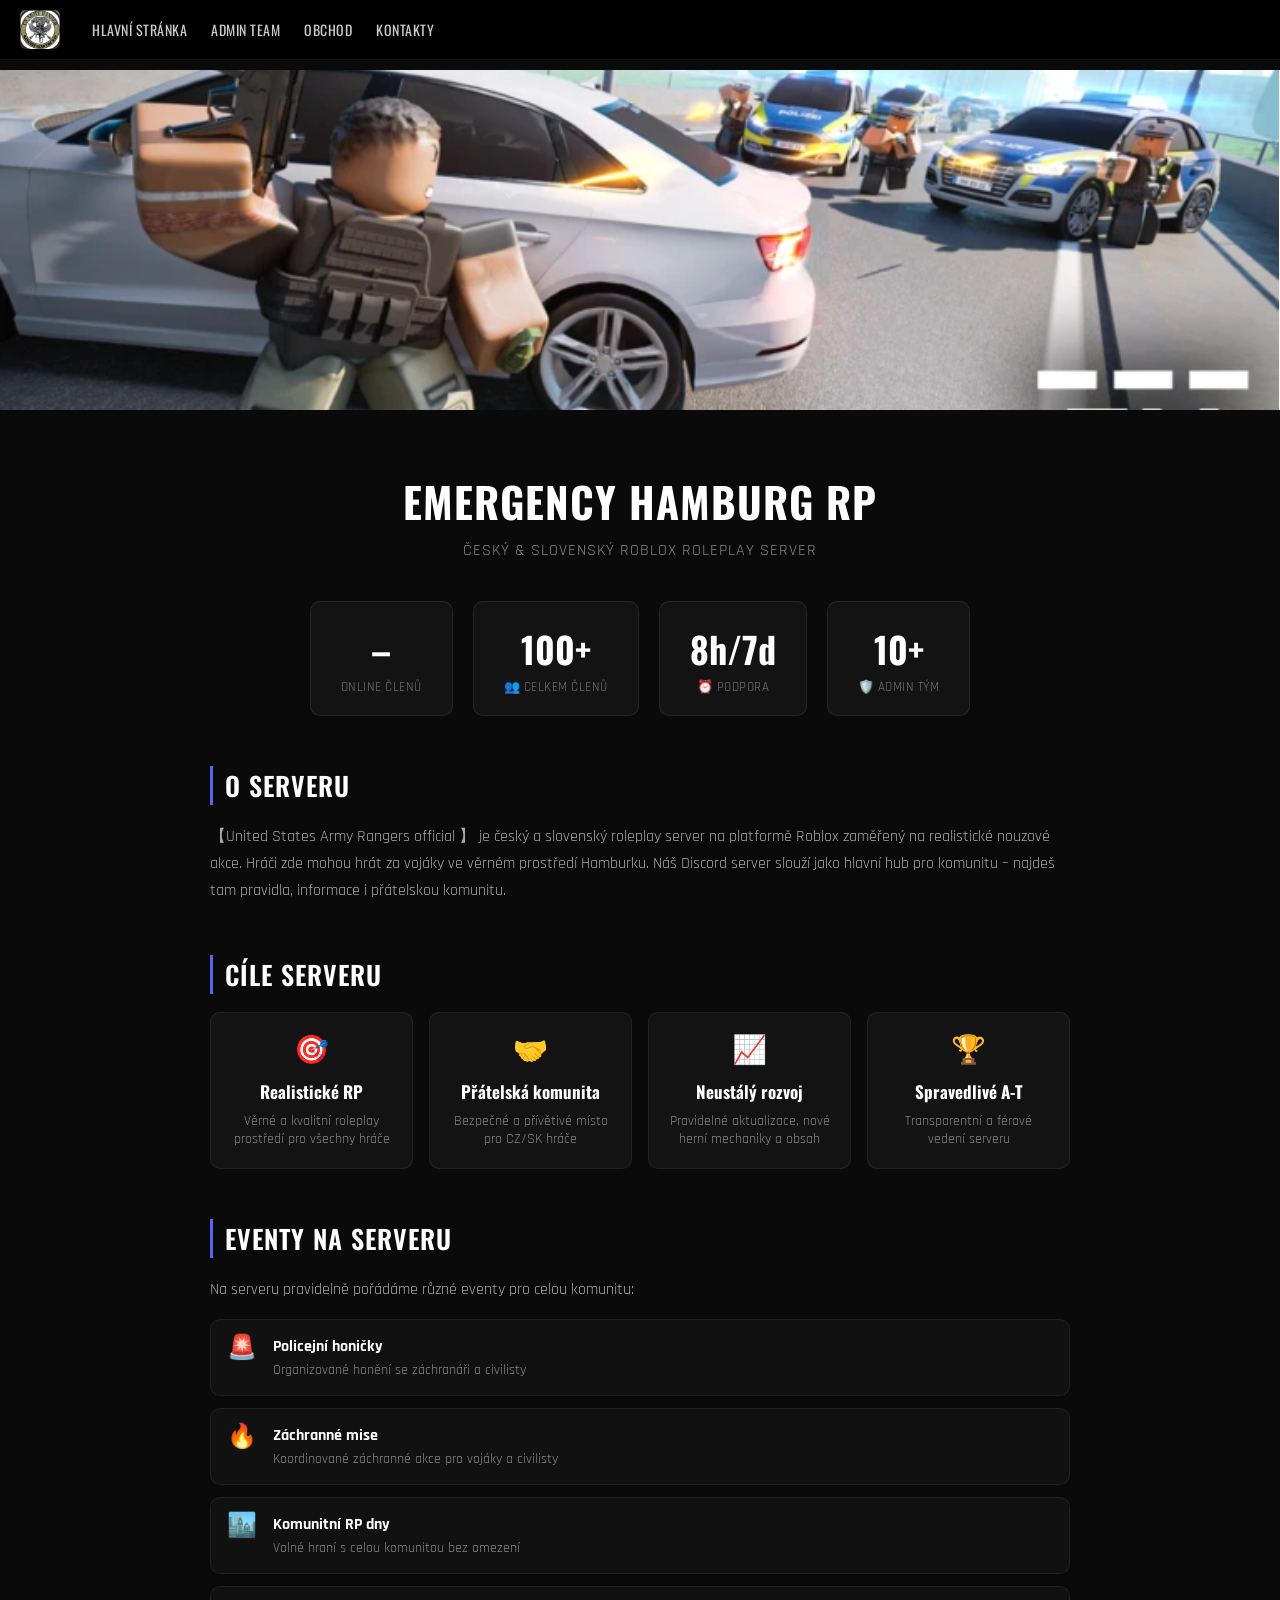
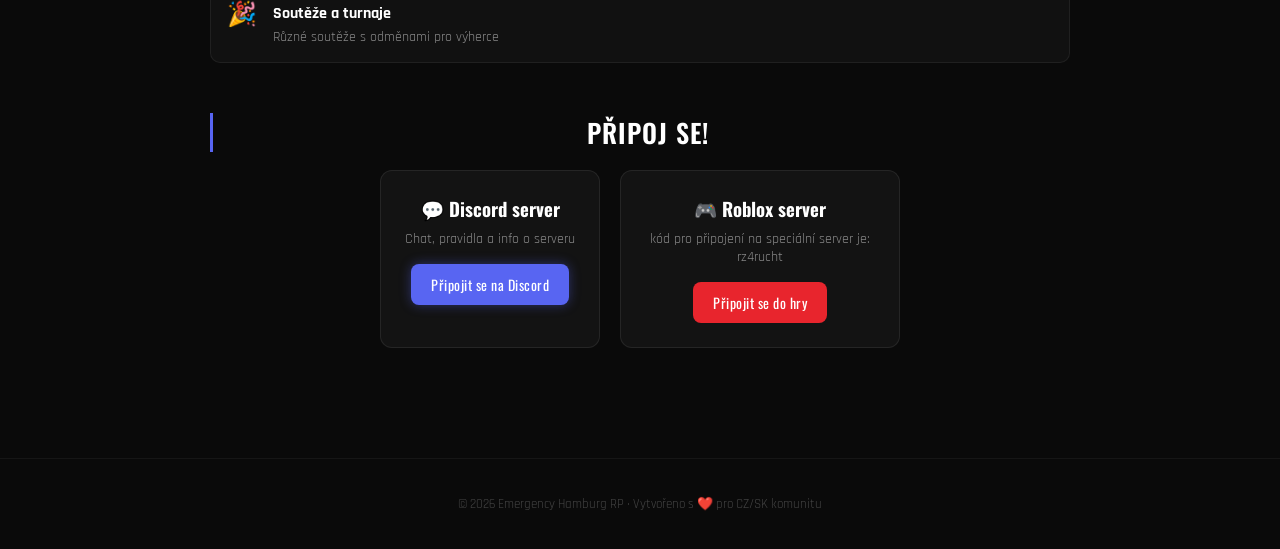
==== index.html @ a8055270 "Initial Commit" ====
<!DOCTYPE html>
<html lang="cs">
<head>
<meta charset="UTF-8">
<meta name="viewport" content="width=device-width, initial-scale=1.0">
<title>Emergency Hamburg RP</title>
<link rel="stylesheet" href="style.css">
<link href="https://fonts.googleapis.com/css2?family=Oswald:wght@400;600;700&family=Rajdhani:wght@400;600&display=swap" rel="stylesheet">
</head>
<body>

<!-- MENU -->
<div class="nav">
  <img src="logo.png">
  <a href="index.html" onclick="navigate(event,'index.html')">Hlavní stránka</a>
  <a href="team.html" onclick="navigate(event,'team.html')">Admin team</a>
  <a href="shop.html" onclick="navigate(event,'shop.html')">Obchod</a>
  <a href="kontakty.html" onclick="navigate(event,'kontakty.html')">Kontakty</a>
</div>

<!-- HERO - pouze obrázek nad obsahem -->
<div class="hero">
  <img src="beckround.png" class="hero-logo" alt="Logo serveru">
</div>

<!-- VŠE POD OBRÁZKEM -->
<div class="page-content">

  <h1 class="main-title">Emergency Hamburg RP</h1>
  <p class="main-sub">Český & Slovenský Roblox roleplay server</p>

  <!-- LIVE STATS -->
  <div class="stats-section">
    <div class="stat-card">
      <div class="stat-number live-members">–</div>
      <div class="stat-label"> Online členů</div>
    </div>
    <div class="stat-card">
      <div class="stat-number">100+</div>
      <div class="stat-label">👥 Celkem členů</div>
    </div>
    <div class="stat-card">
      <div class="stat-number">8h/7d</div>
      <div class="stat-label">⏰ Podpora</div>
    </div>
    <div class="stat-card">
      <div class="stat-number">10+</div>
      <div class="stat-label">🛡️ Admin tým</div>
    </div>
  </div>

  <!-- O SERVERU -->
  <div class="section-block">
    <h2 class="section-title">O serveru</h2>
    <p class="section-text">
      【United States Army Rangers official  】 je český a slovenský roleplay server na platformě Roblox zaměřený na realistické nouzové akce. Hráči zde mohou hrát za vojáky ve věrném prostředí Hamburku. Náš Discord server slouží jako hlavní hub pro komunitu – najdeš tam pravidla, informace i přátelskou komunitu.
    </p>
  </div>

  <!-- CÍLE -->
  <div class="section-block">
    <h2 class="section-title">Cíle serveru</h2>
    <div class="goals-grid">
      <div class="goal-card">
        <div class="goal-icon">🎯</div>
        <h3>Realistické RP</h3>
        <p>Věrné a kvalitní roleplay prostředí pro všechny hráče</p>
      </div>
      <div class="goal-card">
        <div class="goal-icon">🤝</div>
        <h3>Přátelská komunita</h3>
        <p>Bezpečné a přívětivé místo pro CZ/SK hráče</p>
      </div>
      <div class="goal-card">
        <div class="goal-icon">📈</div>
        <h3>Neustálý rozvoj</h3>
        <p>Pravidelné aktualizace, nové herní mechaniky a obsah</p>
      </div>
      <div class="goal-card">
        <div class="goal-icon">🏆</div>
        <h3>Spravedlivé A-T</h3>
        <p>Transparentní a férové vedení serveru</p>
      </div>
    </div>
  </div>

  <!-- EVENTY -->
  <div class="section-block">
    <h2 class="section-title">Eventy na serveru</h2>
    <p class="section-text">Na serveru pravidelně pořádáme různé eventy pro celou komunitu:</p>
    <div class="events-list">
      <div class="event-item">
        <span class="event-badge">🚨</span>
        <div>
          <strong>Policejní honičky</strong>
          <p>Organizované honění se záchranáři a civilisty</p>
        </div>
      </div>
      <div class="event-item">
        <span class="event-badge">🔥</span>
        <div>
          <strong>Záchranné mise</strong>
          <p>Koordinované záchranné akce pro vojáky a civilisty</p>
        </div>
      </div>
      <div class="event-item">
        <span class="event-badge">🏙️</span>
        <div>
          <strong>Komunitní RP dny</strong>
          <p>Volné hraní s celou komunitou bez omezení</p>
        </div>
      </div>
      <div class="event-item">
        <span class="event-badge">🎉</span>
        <div>
          <strong>Soutěže a turnaje</strong>
          <p>Různé soutěže s odměnami pro výherce</p>
        </div>
      </div>
    </div>
  </div>

  <!-- PŘIPOJENÍ -->
  <div class="section-block join-section">
    <h2 class="section-title">Připoj se!</h2>
    <div class="join-inner">
      <div class="join-card">
        <h3>💬 Discord server</h3>
        <p>Chat, pravidla a info o serveru</p>
        <a href="https://discord.gg/acMFfjmCw2" target="_blank">
          <button class="btn-discord">Připojit se na Discord</button>
        </a>
      </div>
      <div class="join-card">
        <h3>🎮 Roblox server</h3>
        <p>kód pro připojení na speciální server je: rz4rucht</p>
        <a href="https://www.roblox.com/games/7711635737/Emergency-Hamburg#!/game-instances" target="_blank">
          <button class="btn-roblox">Připojit se do hry</button>
        </a>
      </div>
    </div>
  </div>

</div><!-- end page-content -->

<footer class="footer">
  <p>© 2026 Emergency Hamburg RP · Vytvořeno s ❤️ pro CZ/SK komunitu</p>
</footer>

<script src="script.js"></script>
<script>
async function fetchDiscordStats() {
  try {
    // Replace GUILD_ID with your actual Discord server ID for live stats
    // Widget must be enabled in Discord Server Settings > Widget
    const res = await fetch('https://discord.com/api/guilds/1484696443397869773/widget.json');
    if (!res.ok) throw new Error('widget disabled');
    const data = await res.json();
    const onlineEl = document.querySelector('.live-members');
    if (onlineEl && data.presence_count !== undefined) {
      onlineEl.textContent = data.presence_count;
    }
  } catch (e) {
    const onlineEl = document.querySelector('.live-members');
    if (onlineEl) onlineEl.textContent = '–';
  }
}
fetchDiscordStats();
setInterval(fetchDiscordStats, 60000);
</script>
</body>
</html>
---- style.css ----
@import url('https://fonts.googleapis.com/css2?family=Oswald:wght@400;600;700&family=Rajdhani:wght@400;600&display=swap');

/* ===== RESET & BASE ===== */
* { box-sizing: border-box; }

body {
  margin: 0;
  font-family: 'Rajdhani', 'Oswald', sans-serif;
  color: #e0e0e0;
  background: #0a0a0a;
  opacity: 0;
  transition: opacity 0.4s ease-in-out;
}

body.loaded { opacity: 1; }

/* ===== NAV ===== */
.nav {
  position: fixed;
  top: 0;
  width: 100%;
  display: flex;
  align-items: center;
  background: rgba(0,0,0,0.85);
  backdrop-filter: blur(10px);
  padding: 10px 20px;
  z-index: 100;
  border-bottom: 1px solid rgba(255,255,255,0.07);
}

.nav img {
  width: 40px;
  margin-right: 20px;
  border-radius: 6px;
}

.nav a {
  color: #ccc;
  text-decoration: none;
  margin: 0 12px;
  font-family: 'Oswald', sans-serif;
  font-size: 14px;
  letter-spacing: 0.5px;
  text-transform: uppercase;
  transition: color 0.2s;
}

.nav a:hover, .nav a.active { color: #fff; }

/* ===== HERO (logo obrázek) ===== */
.hero {
  padding-top: 70px;
  text-align: center;
  background: #0a0a0a;
}

.hero-logo {
  width: 100%;
  max-height: 340px;
  object-fit: cover;
  display: block;
}

/* ===== PAGE CONTENT (vše pod obrázkem) ===== */
.page-content {
  background: #0a0a0a;
  padding: 40px 20px 60px;
  max-width: 900px;
  margin: 0 auto;
  text-align: center;
}

.main-title {
  font-family: 'Oswald', sans-serif;
  font-size: 42px;
  font-weight: 700;
  color: #fff;
  margin: 20px 0 8px;
  letter-spacing: 1px;
  text-transform: uppercase;
}

.main-sub {
  color: #888;
  font-size: 16px;
  margin: 0 0 40px;
  letter-spacing: 1px;
  text-transform: uppercase;
}

/* ===== STATS ===== */
.stats-section {
  display: flex;
  justify-content: center;
  gap: 20px;
  flex-wrap: wrap;
  margin-bottom: 50px;
}

.stat-card {
  background: rgba(255,255,255,0.04);
  border: 1px solid rgba(255,255,255,0.08);
  border-radius: 10px;
  padding: 20px 30px;
  min-width: 130px;
  text-align: center;
}

.stat-number {
  font-family: 'Oswald', sans-serif;
  font-size: 36px;
  font-weight: 700;
  color: #fff;
}

.stat-label {
  font-size: 13px;
  color: #777;
  margin-top: 4px;
  text-transform: uppercase;
  letter-spacing: 0.5px;
}

/* ===== SECTION BLOCKS ===== */
.section-block {
  margin-bottom: 50px;
  text-align: left;
}

.section-title {
  font-family: 'Oswald', sans-serif;
  font-size: 26px;
  font-weight: 600;
  color: #fff;
  text-transform: uppercase;
  letter-spacing: 1px;
  border-left: 3px solid #5865F2;
  padding-left: 12px;
  margin-bottom: 18px;
}

.section-text {
  color: #aaa;
  line-height: 1.7;
  font-size: 16px;
}

/* ===== GOALS GRID ===== */
.goals-grid {
  display: grid;
  grid-template-columns: repeat(auto-fit, minmax(190px, 1fr));
  gap: 16px;
}

.goal-card {
  background: rgba(255,255,255,0.04);
  border: 1px solid rgba(255,255,255,0.07);
  border-radius: 10px;
  padding: 20px;
  text-align: center;
  transition: border-color 0.2s;
}

.goal-card:hover { border-color: rgba(88,101,242,0.4); }

.goal-icon { font-size: 28px; margin-bottom: 10px; }

.goal-card h3 {
  font-family: 'Oswald', sans-serif;
  color: #fff;
  margin: 0 0 8px;
  font-size: 17px;
}

.goal-card p { color: #888; font-size: 14px; margin: 0; }

/* ===== EVENTS LIST ===== */
.events-list {
  display: flex;
  flex-direction: column;
  gap: 12px;
  margin-top: 16px;
}

.event-item {
  display: flex;
  align-items: flex-start;
  gap: 16px;
  background: rgba(255,255,255,0.03);
  border: 1px solid rgba(255,255,255,0.06);
  border-radius: 10px;
  padding: 16px;
}

.event-badge { font-size: 24px; line-height: 1; }

.event-item strong { color: #fff; font-size: 16px; display: block; margin-bottom: 4px; }
.event-item p { color: #888; margin: 0; font-size: 14px; }

/* ===== JOIN SECTION ===== */
.join-section { text-align: center; }

.join-inner {
  display: flex;
  gap: 20px;
  justify-content: center;
  flex-wrap: wrap;
  margin-top: 16px;
}

.join-card {
  background: rgba(255,255,255,0.04);
  border: 1px solid rgba(255,255,255,0.08);
  border-radius: 12px;
  padding: 24px;
  min-width: 220px;
  max-width: 280px;
}

.join-card h3 { color: #fff; margin: 0 0 8px; font-family: 'Oswald', sans-serif; }
.join-card p { color: #888; font-size: 14px; margin: 0 0 16px; }

.btn-discord {
  padding: 10px 20px;
  background: #5865F2;
  color: white;
  border: none;
  border-radius: 8px;
  cursor: pointer;
  font-family: 'Oswald', sans-serif;
  font-size: 14px;
  letter-spacing: 0.5px;
  transition: background 0.2s, transform 0.15s;
  box-shadow: 0 0 12px rgba(88,101,242,0.4);
}

.btn-discord:hover {
  background: #4752c4;
  transform: scale(1.03);
  box-shadow: 0 0 20px rgba(88,101,242,0.6);
}

.btn-roblox {
  padding: 10px 20px;
  background: #e8252d;
  color: white;
  border: none;
  border-radius: 8px;
  cursor: pointer;
  font-family: 'Oswald', sans-serif;
  font-size: 14px;
  letter-spacing: 0.5px;
  transition: background 0.2s, transform 0.15s;
}

.btn-roblox:hover { background: #c41f26; transform: scale(1.03); }

/* ===== KONTAKTY ===== */
.hours-table {
  background: rgba(255,255,255,0.03);
  border: 1px solid rgba(255,255,255,0.07);
  border-radius: 10px;
  overflow: hidden;
}

.hours-row {
  display: grid;
  grid-template-columns: 1fr 1fr 1fr;
  padding: 12px 16px;
  border-bottom: 1px solid rgba(255,255,255,0.05);
  font-size: 15px;
  color: #ccc;
}

.hours-row:last-of-type { border-bottom: none; }

.header-row {
  background: rgba(255,255,255,0.06);
  font-family: 'Oswald', sans-serif;
  color: #fff;
  text-transform: uppercase;
  font-size: 13px;
  letter-spacing: 0.5px;
}

.hours-open { color: #4ade80; font-weight: 600; }

.hours-note {
  padding: 12px 16px;
  background: rgba(88,101,242,0.08);
  border-top: 1px solid rgba(88,101,242,0.2);
  color: #aaa;
  font-size: 14px;
}

/* CONTACT CARDS */
.contact-grid {
  display: grid;
  grid-template-columns: repeat(auto-fill, minmax(260px, 1fr));
  gap: 16px;
  margin-top: 20px;
}

.contact-card {
  background: rgba(255,255,255,0.03);
  border: 1px solid rgba(255,255,255,0.07);
  border-radius: 12px;
  padding: 18px;
  transition: border-color 0.2s;
}

.contact-card:hover { border-color: rgba(88,101,242,0.35); }

.contact-card.owner { border-top: 2px solid #f59e0b; }
.contact-card.co-owner { border-top: 2px solid #a78bfa; }
.contact-card.admin { border-top: 2px solid #5865F2; }
.contact-card.mod { border-top: 2px solid #34d399; }
.contact-card.ticket { border-top: 2px solid #60a5fa; }

.contact-role-badge {
  font-size: 11px;
  text-transform: uppercase;
  letter-spacing: 0.5px;
  color: #777;
  margin-bottom: 6px;
  font-family: 'Oswald', sans-serif;
}

.contact-name {
  font-family: 'Oswald', sans-serif;
  font-size: 20px;
  color: #fff;
  margin-bottom: 12px;
}

.contact-info { display: flex; flex-direction: column; gap: 6px; }

.contact-row { display: flex; gap: 8px; font-size: 14px; }
.contact-row .label { color: #666; min-width: 80px; }
.contact-row .value { color: #bbb; }

/* ===== TEAM PAGE ===== */
.container {
  text-align: center;
  margin-top: 80px;
  max-width: 960px;
  padding: 20px;
  margin-left: auto;
  margin-right: auto;
  background: #0a0a0a;
}

.container h1 {
  font-family: 'Oswald', sans-serif;
  font-size: 36px;
  color: #fff;
  text-transform: uppercase;
  border-left: 3px solid #5865F2;
  padding-left: 12px;
  text-align: left;
  margin-bottom: 30px;
}

.card {
  background: rgba(255,255,255,0.04);
  border: 1px solid rgba(84, 84, 84, 0.08);
  padding: 15px;
  margin: 10px auto;
  border-radius: 10px;
  color: #ccc;
}

.card h3 { color: #fff; margin-top: 0; font-family: 'Oswald', sans-serif; }

.card-staff { width: 30%; }

.container-staff-row {
  display: flex;
  flex-direction: row;
  gap: 1rem;
  width: 100%;
  min-height: fit-content;
}

.container-staff {
  display: flex;
  flex-direction: column;
  gap: 2rem;
}

/* ===== FOOTER ===== */
.footer {
  text-align: center;
  padding: 24px;
  color: #444;
  font-size: 13px;
  border-top: 1px solid rgba(255,255,255,0.05);
  background: #0a0a0a;
}

/* ===== POPUP ===== */
.popup {
  display: none;
  position: fixed;
  top: 50%;
  left: 50%;
  transform: translate(-50%, -50%);
  background: rgba(10,10,10,0.97);
  border: 1px solid rgba(255,255,255,0.1);
  padding: 25px;
  border-radius: 12px;
  text-align: center;
  width: 300px;
  z-index: 200;
}

/* ===== RESPONSIVE ===== */
@media (max-width: 700px) {
  .stats-section { gap: 12px; }
  .stat-card { min-width: 100px; padding: 14px 16px; }
  .stat-number { font-size: 28px; }
  .goals-grid { grid-template-columns: 1fr 1fr; }
  .join-inner { flex-direction: column; align-items: center; }
  .container-staff-row { flex-direction: column; }
  .card-staff { width: 100%; }
  .contact-grid { grid-template-columns: 1fr; }
  .hours-row { grid-template-columns: 1fr 1fr; }
  .hours-row span:last-child { display: none; }
  .header-row span:last-child { display: none; }
  .main-title { font-size: 28px; }
}
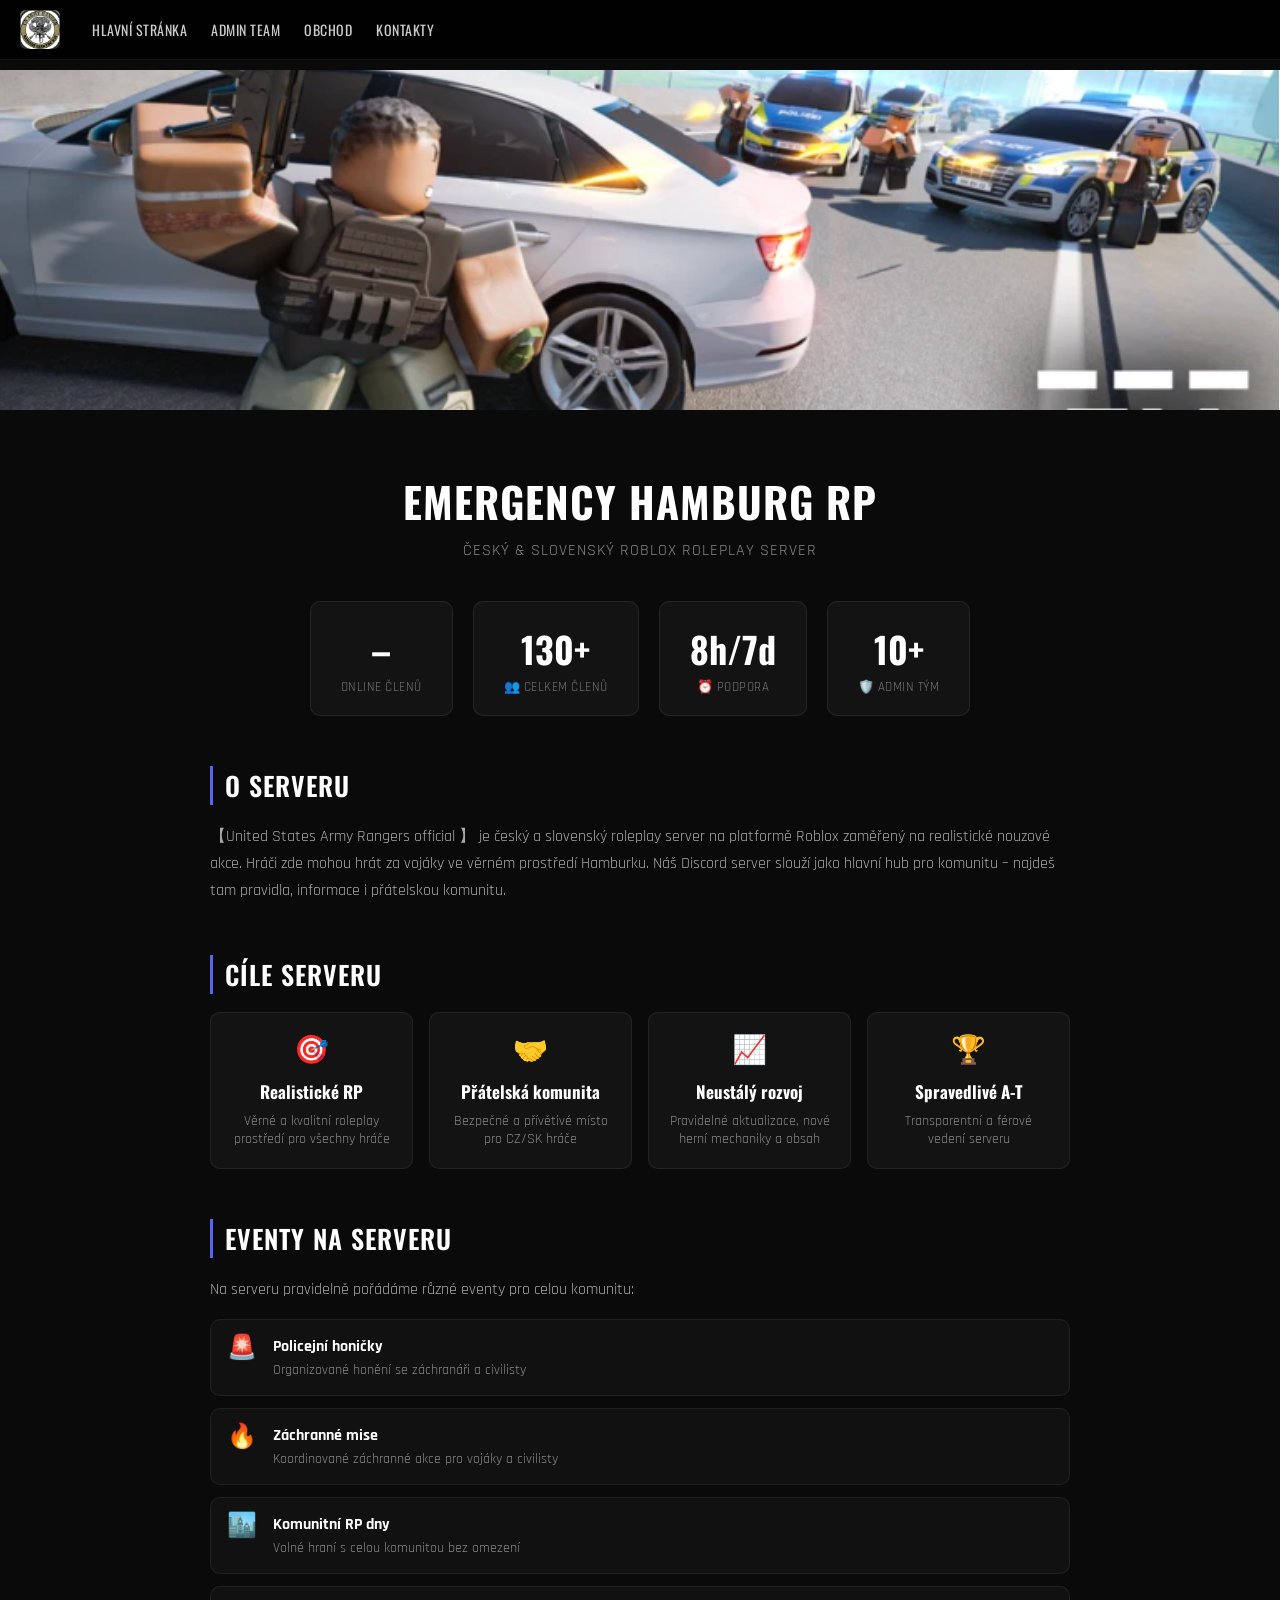
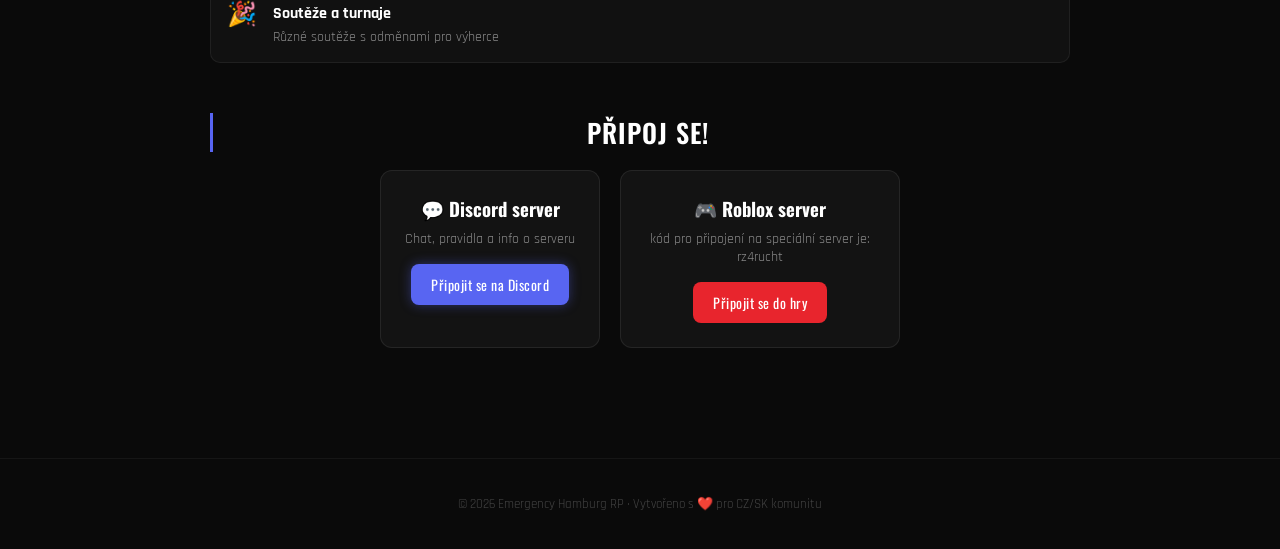
==== commit a31963d1: "počet členů" ====
--- a/index.html
+++ b/index.html
@@ -36,7 +36,7 @@
       <div class="stat-label"> Online členů</div>
     </div>
     <div class="stat-card">
-      <div class="stat-number">100+</div>
+      <div class="stat-number">130+</div>
       <div class="stat-label">👥 Celkem členů</div>
     </div>
     <div class="stat-card">
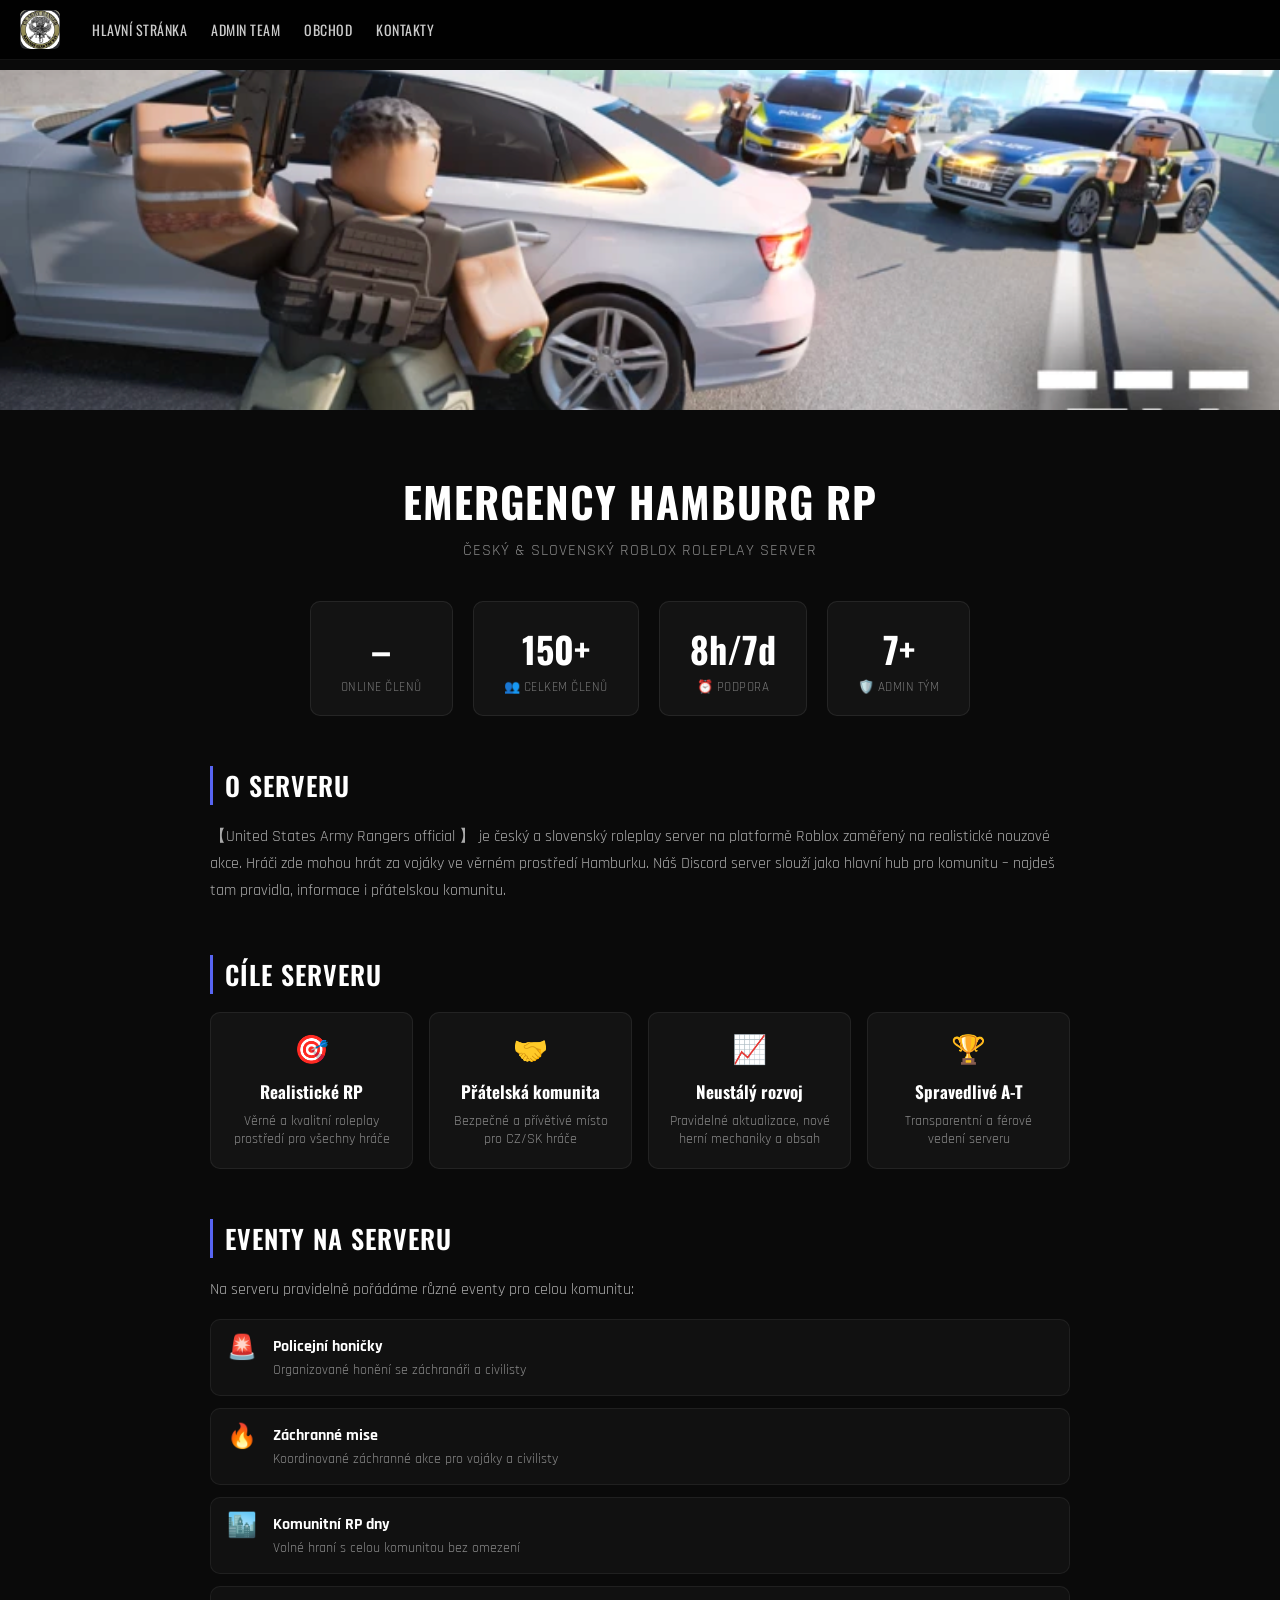
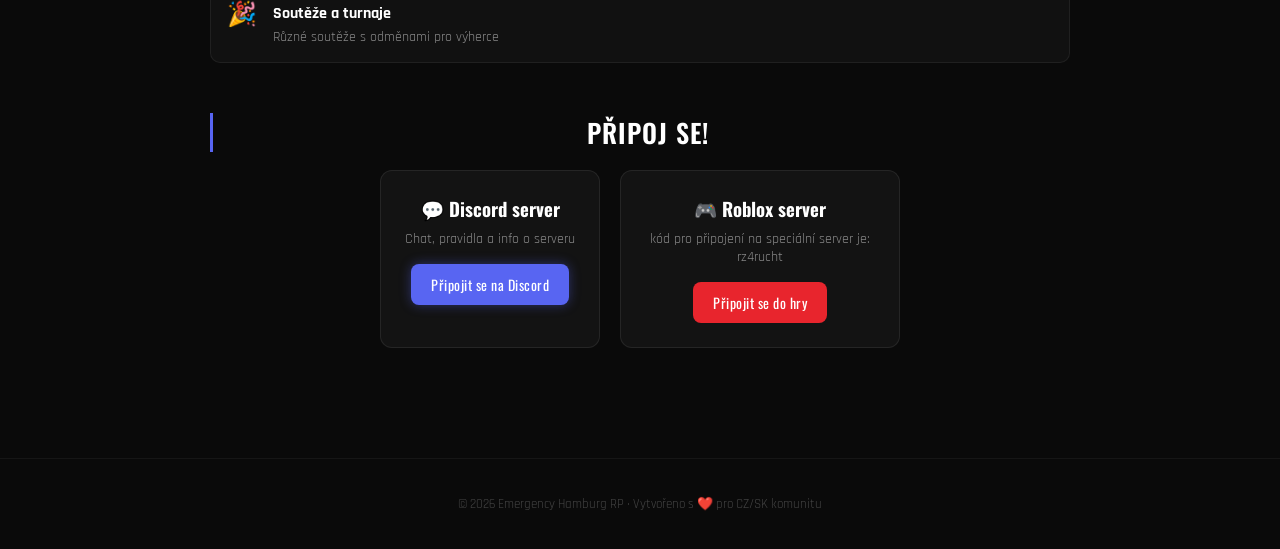
==== commit e3b138c7: "Update member and admin statistics in index.html" ====
--- a/index.html
+++ b/index.html
@@ -3,7 +3,7 @@
 <head>
 <meta charset="UTF-8">
 <meta name="viewport" content="width=device-width, initial-scale=1.0">
-<title>Emergency Hamburg RP</title>
+<title>【United States Army Rangers official  】</title>
 <link rel="stylesheet" href="style.css">
 <link href="https://fonts.googleapis.com/css2?family=Oswald:wght@400;600;700&family=Rajdhani:wght@400;600&display=swap" rel="stylesheet">
 </head>
@@ -36,7 +36,7 @@
       <div class="stat-label"> Online členů</div>
     </div>
     <div class="stat-card">
-      <div class="stat-number">130+</div>
+      <div class="stat-number">150+</div>
       <div class="stat-label">👥 Celkem členů</div>
     </div>
     <div class="stat-card">
@@ -44,7 +44,7 @@
       <div class="stat-label">⏰ Podpora</div>
     </div>
     <div class="stat-card">
-      <div class="stat-number">10+</div>
+      <div class="stat-number">7+</div>
       <div class="stat-label">🛡️ Admin tým</div>
     </div>
   </div>
